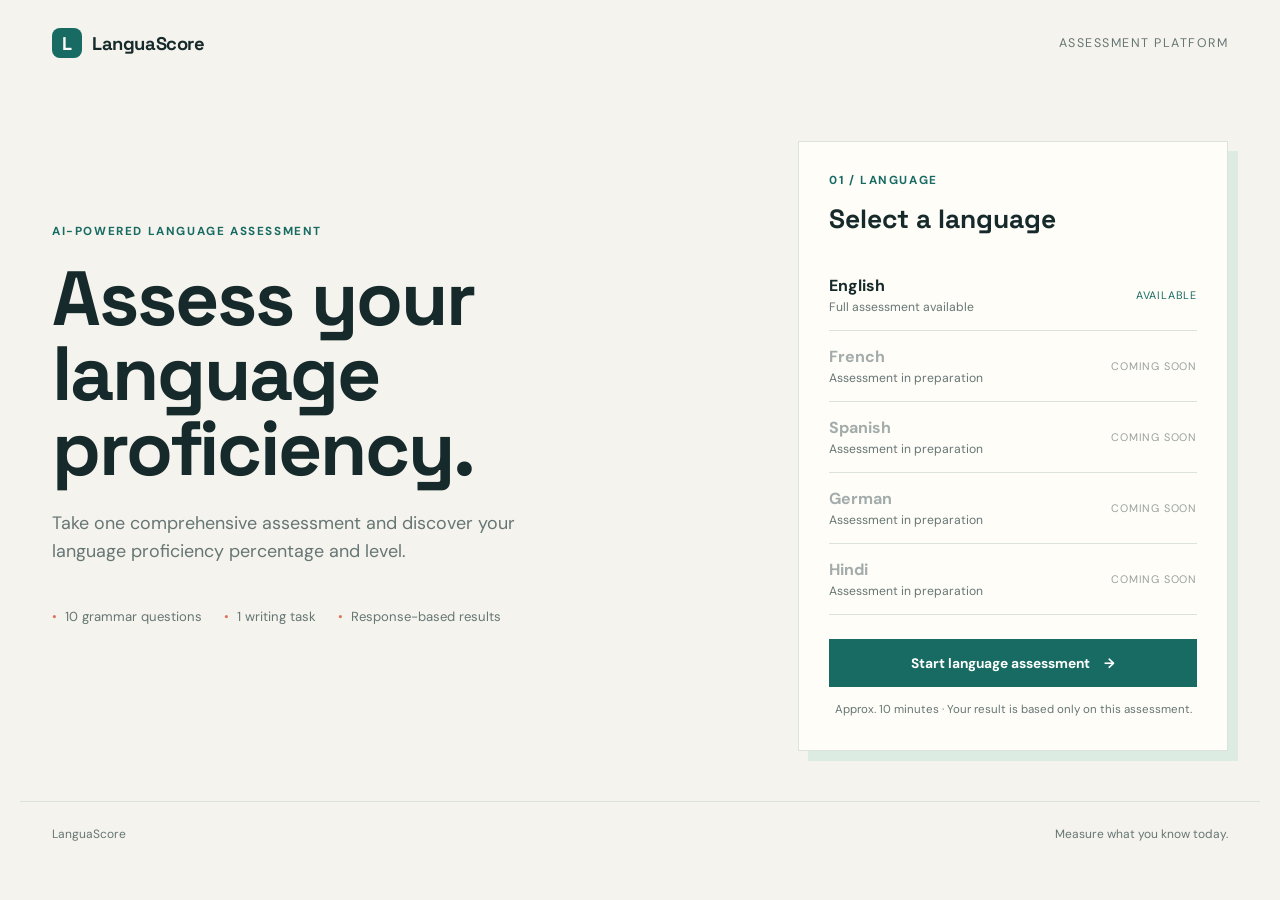
==== frontend/index.html @ c3de42ce "Initial LanguaScore project" ====
<!doctype html>
<html lang="en">
<head>
  <meta charset="utf-8">
  <meta name="viewport" content="width=device-width, initial-scale=1">
  <title>LanguaScore | Language Assessment</title>
  <link rel="stylesheet" href="styles.css">
</head>
<body>
  <header class="site-header"><a class="brand" href="index.html"><span class="brand-mark">L</span><span>LanguaScore</span></a><span class="header-note">Assessment platform</span></header>
  <main class="home-shell">
    <section class="intro-panel">
      <span class="eyebrow">AI-powered language assessment</span>
      <h1>Assess your language proficiency.</h1>
      <p class="lead">Take one comprehensive assessment and discover your language proficiency percentage and level.</p>
      <div class="trust-row"><span>10 grammar questions</span><span>1 writing task</span><span>Response-based results</span></div>
    </section>
    <section class="selection-panel" aria-labelledby="language-heading">
      <div class="section-kicker">01 / Language</div>
      <h2 id="language-heading">Select a language</h2>
      <div class="language-list">
        <button class="language-option selected" data-language="English"><span><strong>English</strong><small>Full assessment available</small></span><span class="status available">Available</span></button>
        <button class="language-option disabled" disabled><span><strong>French</strong><small>Assessment in preparation</small></span><span class="status">Coming soon</span></button>
        <button class="language-option disabled" disabled><span><strong>Spanish</strong><small>Assessment in preparation</small></span><span class="status">Coming soon</span></button>
        <button class="language-option disabled" disabled><span><strong>German</strong><small>Assessment in preparation</small></span><span class="status">Coming soon</span></button>
        <button class="language-option disabled" disabled><span><strong>Hindi</strong><small>Assessment in preparation</small></span><span class="status">Coming soon</span></button>
      </div>
      <a class="button primary-button" href="assessment.html">Start language assessment <span aria-hidden="true">&#8594;</span></a>
      <p class="fine-print">Approx. 10 minutes · Your result is based only on this assessment.</p>
    </section>
  </main>
  <footer class="site-footer"><span>LanguaScore</span><span>Measure what you know today.</span></footer>
</body>
</html>
---- frontend/styles.css ----
@import url('https://fonts.googleapis.com/css2?family=DM+Sans:wght@400;500;600;700&family=Space+Grotesk:wght@500;600;700&display=swap');

:root { --ink: #172a2b; --muted: #667675; --paper: #f5f3ed; --white: #fffdf8; --line: #dce3dd; --teal: #176b63; --mint: #dcece3; --coral: #df735f; }
* { box-sizing: border-box; }
body { margin: 0; color: var(--ink); background: var(--paper); font-family: 'DM Sans', 'Trebuchet MS', sans-serif; }
h1, h2, p { margin-top: 0; } h1, h2, .brand { font-family: 'Space Grotesk', sans-serif; }
h1 { font-size: clamp(2.6rem, 6vw, 5.2rem); line-height: .98; letter-spacing: -2px; max-width: 730px; margin-bottom: 22px; }
h2 { font-size: 1.65rem; margin-bottom: 12px; } p { line-height: 1.6; }
a { color: inherit; text-decoration: none; }
.site-header { max-width: 1240px; margin: auto; padding: 28px 32px; display: flex; justify-content: space-between; align-items: center; }
.brand { display: flex; align-items: center; gap: 10px; font-size: 1.15rem; font-weight: 700; letter-spacing: -.4px; }.brand-mark { display: grid; place-items: center; width: 30px; height: 30px; border-radius: 8px; color: var(--white); background: var(--teal); font-family: 'Space Grotesk'; }.header-note { color: var(--muted); font-size: .78rem; text-transform: uppercase; letter-spacing: 1.5px; }
.home-shell { max-width: 1240px; margin: 5vh auto 0; padding: 0 32px; display: grid; grid-template-columns: 1fr 430px; gap: 11vw; align-items: center; min-height: 70vh; }.intro-panel { padding-bottom: 44px; }.lead { max-width: 510px; color: var(--muted); font-size: 1.12rem; }.eyebrow, .section-kicker { display: block; color: var(--teal); font-size: .73rem; font-weight: 700; letter-spacing: 1.6px; text-transform: uppercase; }.eyebrow { margin-bottom: 22px; }.trust-row { display: flex; flex-wrap: wrap; gap: 10px 22px; margin-top: 42px; color: var(--muted); font-size: .82rem; }.trust-row span::before { content: '•'; color: var(--coral); margin-right: 8px; }
.selection-panel { background: var(--white); border: 1px solid var(--line); padding: 30px; box-shadow: 10px 10px 0 var(--mint); }.selection-panel h2 { margin-top: 14px; }.language-list { margin: 24px 0; }.language-option { width: 100%; display: flex; justify-content: space-between; align-items: center; padding: 15px 0; border: 0; border-bottom: 1px solid var(--line); background: transparent; text-align: left; color: var(--ink); font: inherit; }.language-option strong, .language-option small { display: block; }.language-option small { color: var(--muted); font-size: .76rem; margin-top: 3px; }.language-option.disabled { color: #a2acab; }.status { color: #98a19f; font-size: .68rem; text-transform: uppercase; letter-spacing: .8px; }.status.available { color: var(--teal); }.button { display: inline-flex; justify-content: center; align-items: center; gap: 14px; border: 0; padding: 15px 20px; font: 700 .86rem 'DM Sans'; cursor: pointer; }.primary-button { background: var(--teal); color: white; width: 100%; }.primary-button:hover { background: #0e554f; }.fine-print { color: var(--muted); font-size: .72rem; margin: 14px 0 0; text-align: center; }.site-footer { max-width: 1240px; margin: 40px auto 0; padding: 24px 32px; display: flex; justify-content: space-between; color: var(--muted); font-size: .75rem; border-top: 1px solid var(--line); }
.assessment-shell, .result-shell { max-width: 920px; margin: 45px auto 90px; padding: 0 28px; }.assessment-top { display: flex; justify-content: space-between; align-items: end; }.assessment-top h1 { font-size: clamp(2.3rem, 6vw, 4.4rem); margin-bottom: 0; }.progress-copy { text-align: right; color: var(--muted); }.progress-copy strong, .progress-copy span { display: block; }.progress-copy strong { color: var(--ink); font-family: 'Space Grotesk'; font-size: 1.1rem; }.progress-copy span { font-size: .75rem; margin-top: 4px; }.progress-track { height: 5px; background: var(--line); margin: 38px 0 66px; }.progress-track span { display: block; height: 100%; width: 0; background: var(--coral); transition: width .2s ease; }.assessment-section { margin-bottom: 70px; }.section-description, .prompt { color: var(--muted); }.question-card { padding: 24px 0; border-top: 1px solid var(--line); }.question-number { color: var(--coral); font-size: .75rem; font-weight: 700; }.question-prompt { font-size: 1.05rem; font-weight: 600; margin: 8px 0 16px; }.options { display: grid; grid-template-columns: 1fr 1fr; gap: 10px; }.option-label { display: flex; gap: 10px; align-items: flex-start; padding: 13px 14px; border: 1px solid var(--line); background: var(--white); cursor: pointer; font-size: .9rem; }.option-label:has(input:checked) { border-color: var(--teal); background: var(--mint); }.option-label input { accent-color: var(--teal); margin-top: 3px; }.writing-section { border-top: 1px solid var(--line); padding-top: 38px; }.writing-section textarea { width: 100%; border: 1px solid var(--line); background: var(--white); padding: 18px; color: var(--ink); font: 1rem/1.65 'DM Sans'; resize: vertical; }.writing-section textarea:focus { outline: 2px solid var(--teal); outline-offset: 2px; }.writing-meta { display: flex; justify-content: space-between; color: var(--muted); font-size: .75rem; margin-top: 10px; }.submit-row { display: flex; align-items: center; gap: 18px; }.submit-row .primary-button { width: auto; margin-left: auto; }.form-error { color: #b44938; font-size: .82rem; margin: 0; }
.result-heading { margin-bottom: 46px; }.result-heading h1 { font-size: clamp(2.5rem, 6vw, 4.5rem); max-width: 700px; }.result-heading p { color: var(--muted); }.overall-result { display: flex; justify-content: space-between; align-items: center; padding: 38px; color: var(--white); background: var(--teal); }.overall-result .section-kicker { color: #a9dbcc; }.overall-score { font: 700 clamp(4rem, 11vw, 7rem)/.9 'Space Grotesk'; margin: 20px 0 15px; letter-spacing: -4px; }.overall-score small { font-size: .36em; letter-spacing: 0; }.level { font-size: 1.1rem; }.score-ring { display: grid; place-items: center; width: 135px; height: 135px; border: 10px solid #9ed5c4; border-left-color: var(--coral); border-radius: 50%; font-size: .75rem; text-transform: uppercase; letter-spacing: 1px; color: #d5ede3; }.score-grid, .insight-grid { display: grid; grid-template-columns: 1fr 1fr; gap: 18px; margin-top: 18px; }.score-card, .insight-panel { background: var(--white); border: 1px solid var(--line); padding: 27px; }.card-label { color: var(--muted); font-size: .8rem; text-transform: uppercase; letter-spacing: 1px; }.score-card strong { display: block; margin: 18px 0 8px; font: 600 3rem 'Space Grotesk'; }.score-card p { color: var(--muted); font-size: .85rem; margin: 0; }.insight-panel ul, .recommendation-panel ul { padding: 0; margin: 22px 0 0; list-style: none; }.insight-panel li, .recommendation-panel li { padding: 11px 0 11px 24px; border-top: 1px solid var(--line); font-size: .9rem; position: relative; }.insight-panel li::before { content: '✓'; color: var(--teal); position: absolute; left: 0; font-weight: 700; }.recommendation-panel { display: grid; grid-template-columns: .8fr 1.2fr; gap: 38px; margin-top: 50px; padding: 32px; background: #e9ded0; }.recommendation-panel h2 { margin-top: 13px; }.recommendation-panel li::before { content: '→'; color: var(--coral); position: absolute; left: 0; font-weight: 700; }.model-note { color: var(--muted); font-size: .72rem; margin-top: 28px; }.secondary-button { border: 1px solid var(--teal); color: var(--teal); margin-top: 8px; }
@media (max-width: 780px) { .site-header { padding: 20px; }.header-note { display: none; }.home-shell { display: block; margin-top: 45px; padding: 0 20px; }.intro-panel { padding-bottom: 45px; }.selection-panel { padding: 24px; }.site-footer { margin: 50px 20px 0; padding: 20px 0; }.assessment-shell, .result-shell { margin-top: 30px; padding: 0 20px; }.assessment-top { align-items: start; gap: 20px; }.assessment-top h1 { font-size: 2.65rem; }.progress-copy { min-width: 65px; }.options { grid-template-columns: 1fr; }.submit-row { align-items: stretch; flex-direction: column-reverse; }.submit-row .primary-button { width: 100%; margin: 0; }.overall-result { padding: 25px; }.score-ring { width: 94px; height: 94px; border-width: 7px; font-size: .6rem; }.overall-score { font-size: 4.5rem; }.score-grid, .insight-grid, .recommendation-panel { grid-template-columns: 1fr; }.recommendation-panel { gap: 0; margin-top: 35px; }.result-heading { margin-bottom: 32px; } }
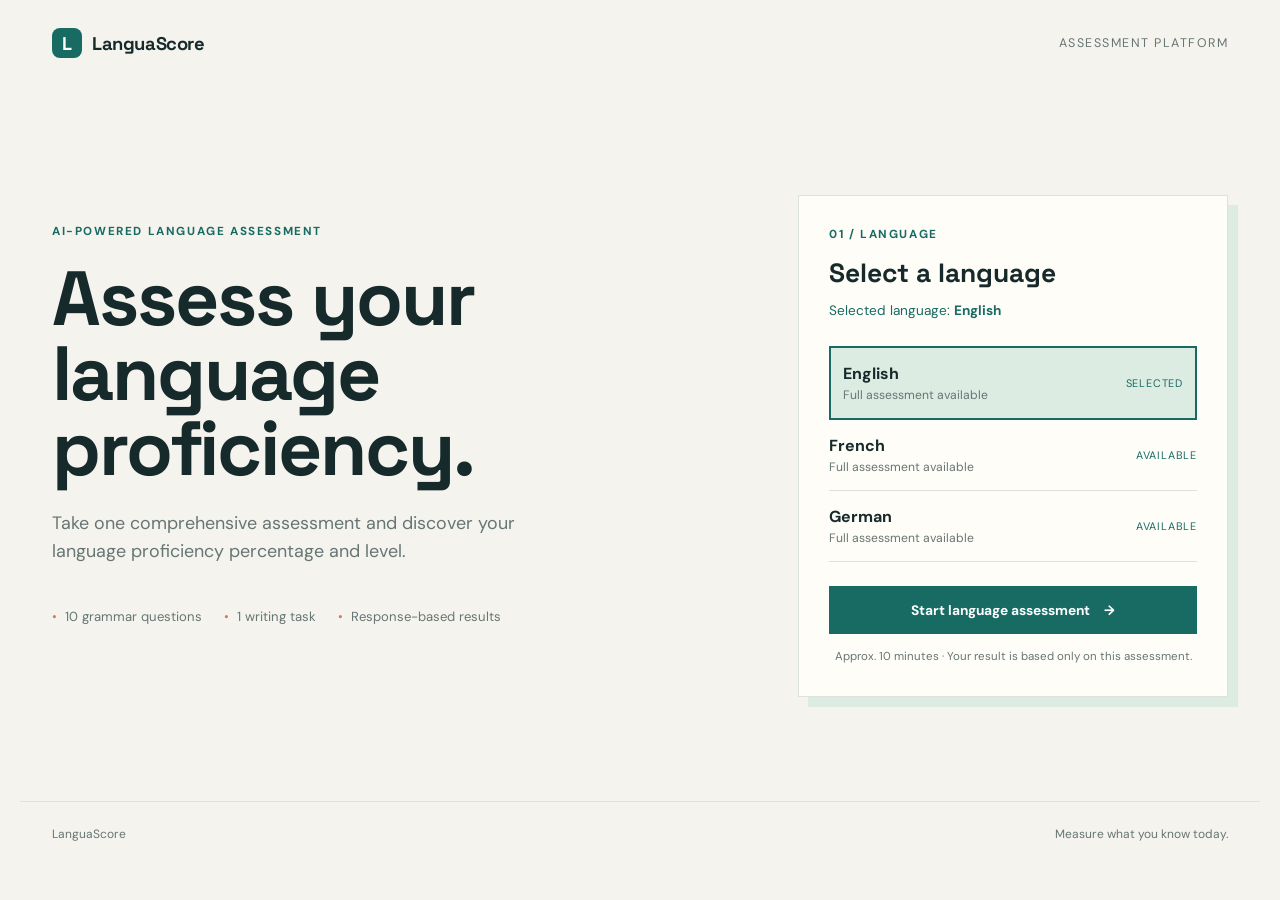
==== commit 9eb377e5: "Initial LanguaScore project" ====
--- a/frontend/index.html
+++ b/frontend/index.html
@@ -18,17 +18,41 @@
     <section class="selection-panel" aria-labelledby="language-heading">
       <div class="section-kicker">01 / Language</div>
       <h2 id="language-heading">Select a language</h2>
+      <p class="selected-language" aria-live="polite">Selected language: <strong id="selected-language-name">English</strong></p>
       <div class="language-list">
-        <button class="language-option selected" data-language="English"><span><strong>English</strong><small>Full assessment available</small></span><span class="status available">Available</span></button>
-        <button class="language-option disabled" disabled><span><strong>French</strong><small>Assessment in preparation</small></span><span class="status">Coming soon</span></button>
-        <button class="language-option disabled" disabled><span><strong>Spanish</strong><small>Assessment in preparation</small></span><span class="status">Coming soon</span></button>
-        <button class="language-option disabled" disabled><span><strong>German</strong><small>Assessment in preparation</small></span><span class="status">Coming soon</span></button>
-        <button class="language-option disabled" disabled><span><strong>Hindi</strong><small>Assessment in preparation</small></span><span class="status">Coming soon</span></button>
+        <button class="language-option selected" data-language="English" aria-pressed="true"><span><strong>English</strong><small>Full assessment available</small></span><span class="status available">Selected</span></button>
+        <button class="language-option" data-language="French" aria-pressed="false"><span><strong>French</strong><small>Full assessment available</small></span><span class="status available">Available</span></button>
+        <button class="language-option" data-language="German" aria-pressed="false"><span><strong>German</strong><small>Full assessment available</small></span><span class="status available">Available</span></button>
       </div>
-      <a class="button primary-button" href="assessment.html">Start language assessment <span aria-hidden="true">&#8594;</span></a>
+      <a class="button primary-button" id="start-assessment" href="assessment.html">Start language assessment <span aria-hidden="true">&#8594;</span></a>
       <p class="fine-print">Approx. 10 minutes · Your result is based only on this assessment.</p>
     </section>
   </main>
   <footer class="site-footer"><span>LanguaScore</span><span>Measure what you know today.</span></footer>
+  <script>
+    const languageOptions = document.querySelectorAll('.language-option:not([disabled])');
+    const startAssessment = document.querySelector('#start-assessment');
+    const selectedLanguageName = document.querySelector('#selected-language-name');
+    const savedLanguage = sessionStorage.getItem('languaScoreLanguage') || 'English';
+    languageOptions.forEach((option) => {
+      option.classList.toggle('selected', option.dataset.language === savedLanguage);
+      option.setAttribute('aria-pressed', option.dataset.language === savedLanguage);
+      option.querySelector('.status').textContent = option.dataset.language === savedLanguage ? 'Selected' : 'Available';
+      if (option.dataset.language === savedLanguage) selectedLanguageName.textContent = savedLanguage;
+      option.addEventListener('click', () => {
+        sessionStorage.setItem('languaScoreLanguage', option.dataset.language);
+        selectedLanguageName.textContent = option.dataset.language;
+        languageOptions.forEach((item) => {
+          const isSelected = item === option;
+          item.classList.toggle('selected', isSelected);
+          item.setAttribute('aria-pressed', isSelected);
+          item.querySelector('.status').textContent = isSelected ? 'Selected' : 'Available';
+        });
+      });
+    });
+    startAssessment.addEventListener('click', () => {
+      sessionStorage.setItem('languaScoreLanguage', document.querySelector('.language-option.selected').dataset.language);
+    });
+  </script>
 </body>
 </html>
--- a/frontend/styles.css
+++ b/frontend/styles.css
@@ -10,7 +10,7 @@
 .site-header { max-width: 1240px; margin: auto; padding: 28px 32px; display: flex; justify-content: space-between; align-items: center; }
 .brand { display: flex; align-items: center; gap: 10px; font-size: 1.15rem; font-weight: 700; letter-spacing: -.4px; }.brand-mark { display: grid; place-items: center; width: 30px; height: 30px; border-radius: 8px; color: var(--white); background: var(--teal); font-family: 'Space Grotesk'; }.header-note { color: var(--muted); font-size: .78rem; text-transform: uppercase; letter-spacing: 1.5px; }
 .home-shell { max-width: 1240px; margin: 5vh auto 0; padding: 0 32px; display: grid; grid-template-columns: 1fr 430px; gap: 11vw; align-items: center; min-height: 70vh; }.intro-panel { padding-bottom: 44px; }.lead { max-width: 510px; color: var(--muted); font-size: 1.12rem; }.eyebrow, .section-kicker { display: block; color: var(--teal); font-size: .73rem; font-weight: 700; letter-spacing: 1.6px; text-transform: uppercase; }.eyebrow { margin-bottom: 22px; }.trust-row { display: flex; flex-wrap: wrap; gap: 10px 22px; margin-top: 42px; color: var(--muted); font-size: .82rem; }.trust-row span::before { content: '•'; color: var(--coral); margin-right: 8px; }
-.selection-panel { background: var(--white); border: 1px solid var(--line); padding: 30px; box-shadow: 10px 10px 0 var(--mint); }.selection-panel h2 { margin-top: 14px; }.language-list { margin: 24px 0; }.language-option { width: 100%; display: flex; justify-content: space-between; align-items: center; padding: 15px 0; border: 0; border-bottom: 1px solid var(--line); background: transparent; text-align: left; color: var(--ink); font: inherit; }.language-option strong, .language-option small { display: block; }.language-option small { color: var(--muted); font-size: .76rem; margin-top: 3px; }.language-option.disabled { color: #a2acab; }.status { color: #98a19f; font-size: .68rem; text-transform: uppercase; letter-spacing: .8px; }.status.available { color: var(--teal); }.button { display: inline-flex; justify-content: center; align-items: center; gap: 14px; border: 0; padding: 15px 20px; font: 700 .86rem 'DM Sans'; cursor: pointer; }.primary-button { background: var(--teal); color: white; width: 100%; }.primary-button:hover { background: #0e554f; }.fine-print { color: var(--muted); font-size: .72rem; margin: 14px 0 0; text-align: center; }.site-footer { max-width: 1240px; margin: 40px auto 0; padding: 24px 32px; display: flex; justify-content: space-between; color: var(--muted); font-size: .75rem; border-top: 1px solid var(--line); }
+.selection-panel { background: var(--white); border: 1px solid var(--line); padding: 30px; box-shadow: 10px 10px 0 var(--mint); }.selection-panel h2 { margin-top: 14px; }.selected-language { margin: -2px 0 18px; color: var(--teal); font-size: .85rem; }.language-list { margin: 24px 0; }.language-option { width: 100%; display: flex; justify-content: space-between; align-items: center; padding: 15px 0; border: 0; border-bottom: 1px solid var(--line); background: transparent; text-align: left; color: var(--ink); font: inherit; cursor: pointer; }.language-option.selected { padding: 15px 12px; border: 2px solid var(--teal); background: var(--mint); }.language-option strong, .language-option small { display: block; }.language-option small { color: var(--muted); font-size: .76rem; margin-top: 3px; }.language-option.disabled { color: #a2acab; }.status { color: #98a19f; font-size: .68rem; text-transform: uppercase; letter-spacing: .8px; }.status.available { color: var(--teal); }.button { display: inline-flex; justify-content: center; align-items: center; gap: 14px; border: 0; padding: 15px 20px; font: 700 .86rem 'DM Sans'; cursor: pointer; }.primary-button { background: var(--teal); color: white; width: 100%; }.primary-button:hover { background: #0e554f; }.fine-print { color: var(--muted); font-size: .72rem; margin: 14px 0 0; text-align: center; }.site-footer { max-width: 1240px; margin: 40px auto 0; padding: 24px 32px; display: flex; justify-content: space-between; color: var(--muted); font-size: .75rem; border-top: 1px solid var(--line); }
 .assessment-shell, .result-shell { max-width: 920px; margin: 45px auto 90px; padding: 0 28px; }.assessment-top { display: flex; justify-content: space-between; align-items: end; }.assessment-top h1 { font-size: clamp(2.3rem, 6vw, 4.4rem); margin-bottom: 0; }.progress-copy { text-align: right; color: var(--muted); }.progress-copy strong, .progress-copy span { display: block; }.progress-copy strong { color: var(--ink); font-family: 'Space Grotesk'; font-size: 1.1rem; }.progress-copy span { font-size: .75rem; margin-top: 4px; }.progress-track { height: 5px; background: var(--line); margin: 38px 0 66px; }.progress-track span { display: block; height: 100%; width: 0; background: var(--coral); transition: width .2s ease; }.assessment-section { margin-bottom: 70px; }.section-description, .prompt { color: var(--muted); }.question-card { padding: 24px 0; border-top: 1px solid var(--line); }.question-number { color: var(--coral); font-size: .75rem; font-weight: 700; }.question-prompt { font-size: 1.05rem; font-weight: 600; margin: 8px 0 16px; }.options { display: grid; grid-template-columns: 1fr 1fr; gap: 10px; }.option-label { display: flex; gap: 10px; align-items: flex-start; padding: 13px 14px; border: 1px solid var(--line); background: var(--white); cursor: pointer; font-size: .9rem; }.option-label:has(input:checked) { border-color: var(--teal); background: var(--mint); }.option-label input { accent-color: var(--teal); margin-top: 3px; }.writing-section { border-top: 1px solid var(--line); padding-top: 38px; }.writing-section textarea { width: 100%; border: 1px solid var(--line); background: var(--white); padding: 18px; color: var(--ink); font: 1rem/1.65 'DM Sans'; resize: vertical; }.writing-section textarea:focus { outline: 2px solid var(--teal); outline-offset: 2px; }.writing-meta { display: flex; justify-content: space-between; color: var(--muted); font-size: .75rem; margin-top: 10px; }.submit-row { display: flex; align-items: center; gap: 18px; }.submit-row .primary-button { width: auto; margin-left: auto; }.form-error { color: #b44938; font-size: .82rem; margin: 0; }
 .result-heading { margin-bottom: 46px; }.result-heading h1 { font-size: clamp(2.5rem, 6vw, 4.5rem); max-width: 700px; }.result-heading p { color: var(--muted); }.overall-result { display: flex; justify-content: space-between; align-items: center; padding: 38px; color: var(--white); background: var(--teal); }.overall-result .section-kicker { color: #a9dbcc; }.overall-score { font: 700 clamp(4rem, 11vw, 7rem)/.9 'Space Grotesk'; margin: 20px 0 15px; letter-spacing: -4px; }.overall-score small { font-size: .36em; letter-spacing: 0; }.level { font-size: 1.1rem; }.score-ring { display: grid; place-items: center; width: 135px; height: 135px; border: 10px solid #9ed5c4; border-left-color: var(--coral); border-radius: 50%; font-size: .75rem; text-transform: uppercase; letter-spacing: 1px; color: #d5ede3; }.score-grid, .insight-grid { display: grid; grid-template-columns: 1fr 1fr; gap: 18px; margin-top: 18px; }.score-card, .insight-panel { background: var(--white); border: 1px solid var(--line); padding: 27px; }.card-label { color: var(--muted); font-size: .8rem; text-transform: uppercase; letter-spacing: 1px; }.score-card strong { display: block; margin: 18px 0 8px; font: 600 3rem 'Space Grotesk'; }.score-card p { color: var(--muted); font-size: .85rem; margin: 0; }.insight-panel ul, .recommendation-panel ul { padding: 0; margin: 22px 0 0; list-style: none; }.insight-panel li, .recommendation-panel li { padding: 11px 0 11px 24px; border-top: 1px solid var(--line); font-size: .9rem; position: relative; }.insight-panel li::before { content: '✓'; color: var(--teal); position: absolute; left: 0; font-weight: 700; }.recommendation-panel { display: grid; grid-template-columns: .8fr 1.2fr; gap: 38px; margin-top: 50px; padding: 32px; background: #e9ded0; }.recommendation-panel h2 { margin-top: 13px; }.recommendation-panel li::before { content: '→'; color: var(--coral); position: absolute; left: 0; font-weight: 700; }.model-note { color: var(--muted); font-size: .72rem; margin-top: 28px; }.secondary-button { border: 1px solid var(--teal); color: var(--teal); margin-top: 8px; }
 @media (max-width: 780px) { .site-header { padding: 20px; }.header-note { display: none; }.home-shell { display: block; margin-top: 45px; padding: 0 20px; }.intro-panel { padding-bottom: 45px; }.selection-panel { padding: 24px; }.site-footer { margin: 50px 20px 0; padding: 20px 0; }.assessment-shell, .result-shell { margin-top: 30px; padding: 0 20px; }.assessment-top { align-items: start; gap: 20px; }.assessment-top h1 { font-size: 2.65rem; }.progress-copy { min-width: 65px; }.options { grid-template-columns: 1fr; }.submit-row { align-items: stretch; flex-direction: column-reverse; }.submit-row .primary-button { width: 100%; margin: 0; }.overall-result { padding: 25px; }.score-ring { width: 94px; height: 94px; border-width: 7px; font-size: .6rem; }.overall-score { font-size: 4.5rem; }.score-grid, .insight-grid, .recommendation-panel { grid-template-columns: 1fr; }.recommendation-panel { gap: 0; margin-top: 35px; }.result-heading { margin-bottom: 32px; } }
